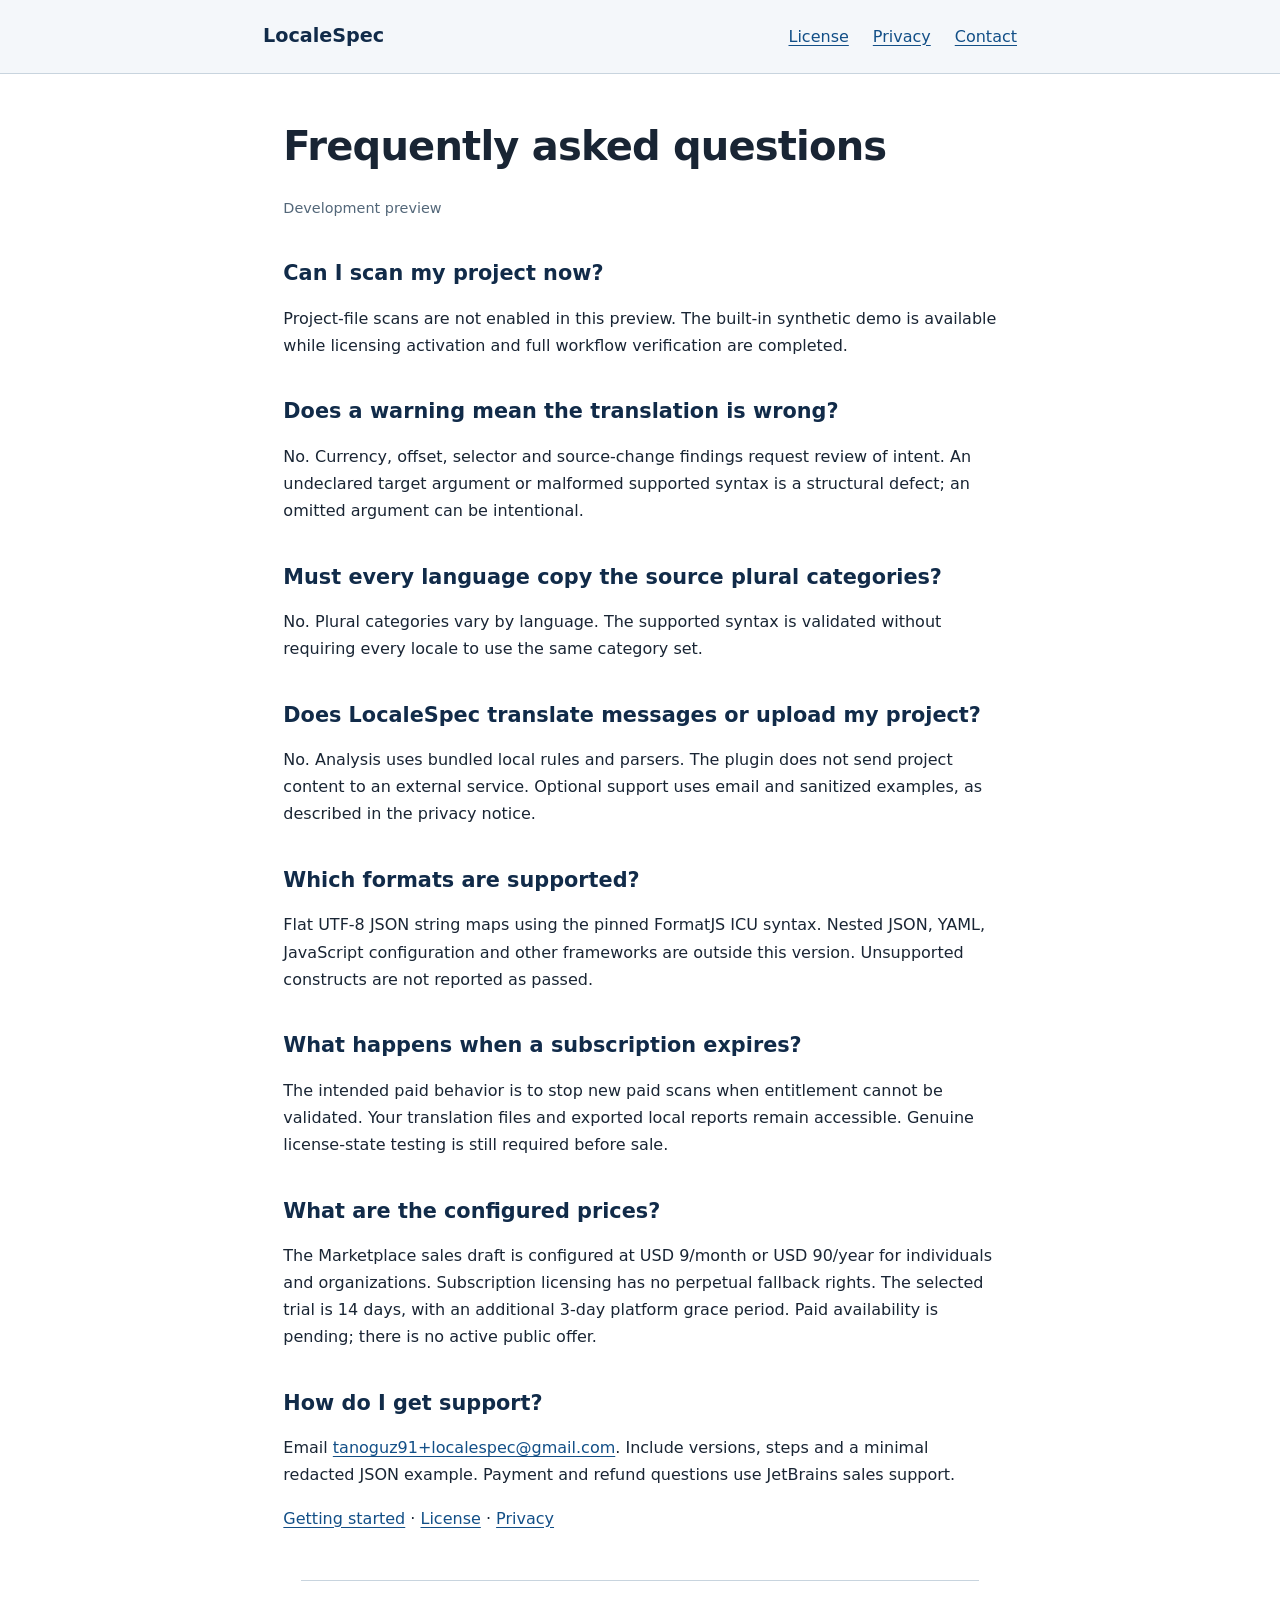
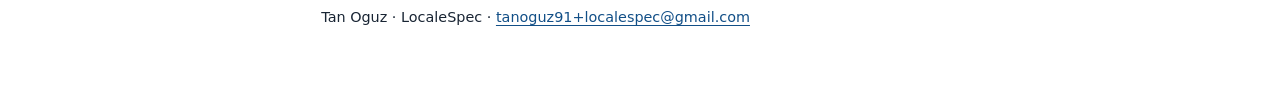
==== faq.html @ 567abf84 "Add preview guide and frequently asked questions" ====
<!doctype html>
<html lang="en"><head><meta charset="utf-8"><meta name="viewport" content="width=device-width,initial-scale=1"><title>Frequently asked questions · LocaleSpec</title><meta name="description" content="LocaleSpec development preview documentation and support."><link rel="icon" type="image/svg+xml" href="data:image/svg+xml,%3Csvg%20xmlns%3D%22http%3A%2F%2Fwww.w3.org%2F2000%2Fsvg%22%20viewBox%3D%220%200%2032%2032%22%3E%3Crect%20width%3D%2232%22%20height%3D%2232%22%20rx%3D%225%22%20fill%3D%22%23112b49%22%2F%3E%3Ctext%20x%3D%229%22%20y%3D%2224%22%20font-family%3D%22sans-serif%22%20font-size%3D%2224%22%20fill%3D%22white%22%3EL%3C%2Ftext%3E%3C%2Fsvg%3E"><link rel="stylesheet" href="style.css"></head><body><header><nav aria-label="Main"><a class="brand" href="index.html">LocaleSpec</a><a href="eula.html">License</a><a href="privacy.html">Privacy</a><a href="mailto:tanoguz91+localespec@gmail.com">Contact</a></nav></header><main><h1>Frequently asked questions</h1><p class="meta">Development preview</p><h2>Can I scan my project now?</h2><p>Project-file scans are not enabled in this preview. The built-in synthetic demo is available while licensing activation and full workflow verification are completed.</p><h2>Does a warning mean the translation is wrong?</h2><p>No. Currency, offset, selector and source-change findings request review of intent. An undeclared target argument or malformed supported syntax is a structural defect; an omitted argument can be intentional.</p><h2>Must every language copy the source plural categories?</h2><p>No. Plural categories vary by language. The supported syntax is validated without requiring every locale to use the same category set.</p><h2>Does LocaleSpec translate messages or upload my project?</h2><p>No. Analysis uses bundled local rules and parsers. The plugin does not send project content to an external service. Optional support uses email and sanitized examples, as described in the privacy notice.</p><h2>Which formats are supported?</h2><p>Flat UTF-8 JSON string maps using the pinned FormatJS ICU syntax. Nested JSON, YAML, JavaScript configuration and other frameworks are outside this version. Unsupported constructs are not reported as passed.</p><h2>What happens when a subscription expires?</h2><p>The intended paid behavior is to stop new paid scans when entitlement cannot be validated. Your translation files and exported local reports remain accessible. Genuine license-state testing is still required before sale.</p><h2>What are the configured prices?</h2><p>The Marketplace sales draft is configured at USD 9/month or USD 90/year for individuals and organizations. Subscription licensing has no perpetual fallback rights. The selected trial is 14 days, with an additional 3-day platform grace period. Paid availability is pending; there is no active public offer.</p><h2>How do I get support?</h2><p>Email <a href="mailto:tanoguz91+localespec@gmail.com">tanoguz91+localespec@gmail.com</a>. Include versions, steps and a minimal redacted JSON example. Payment and refund questions use JetBrains sales support.</p><p><a href="getting-started.html">Getting started</a> · <a href="eula.html">License</a> · <a href="privacy.html">Privacy</a></p></main><footer>Tan Oguz · LocaleSpec · <a href="mailto:tanoguz91+localespec@gmail.com">tanoguz91+localespec@gmail.com</a></footer></body></html>
---- style.css ----
:root{color-scheme:light;font-family:system-ui,-apple-system,"Segoe UI",sans-serif;color:#192534;background:#fff}*{box-sizing:border-box}body{margin:0;font-size:1rem;line-height:1.7}header{border-bottom:1px solid #c8d4de;background:#f4f7fa}nav{max-width:78ch;margin:auto;padding:1.25rem;display:flex;gap:1.5rem;flex-wrap:wrap;align-items:center}.brand{font-weight:750;font-size:1.2rem;color:#112b49;text-decoration:none;margin-right:auto}a{color:#124f87;text-underline-offset:.2em}a:hover{text-decoration-thickness:.15em}a:focus-visible{outline:3px solid #1d79c4;outline-offset:5px}main{max-width:74ch;margin:3rem auto;padding:0 1.25rem}h1{font-size:clamp(1.8rem,4vw,2.5rem);line-height:1.2;letter-spacing:-.02em}h2{font-size:1.3rem;line-height:1.35;margin-top:2.4rem;color:#112b49}p{margin:1rem 0}.meta{color:#536779;font-size:.9rem}footer{max-width:74ch;margin:3rem auto 2rem;padding:1.5rem 1.25rem;border-top:1px solid #c8d4de;font-size:.9rem}strong{font-weight:650}@media(max-width:480px){nav{gap:1rem}.brand{width:100%}main{margin-top:2rem}}
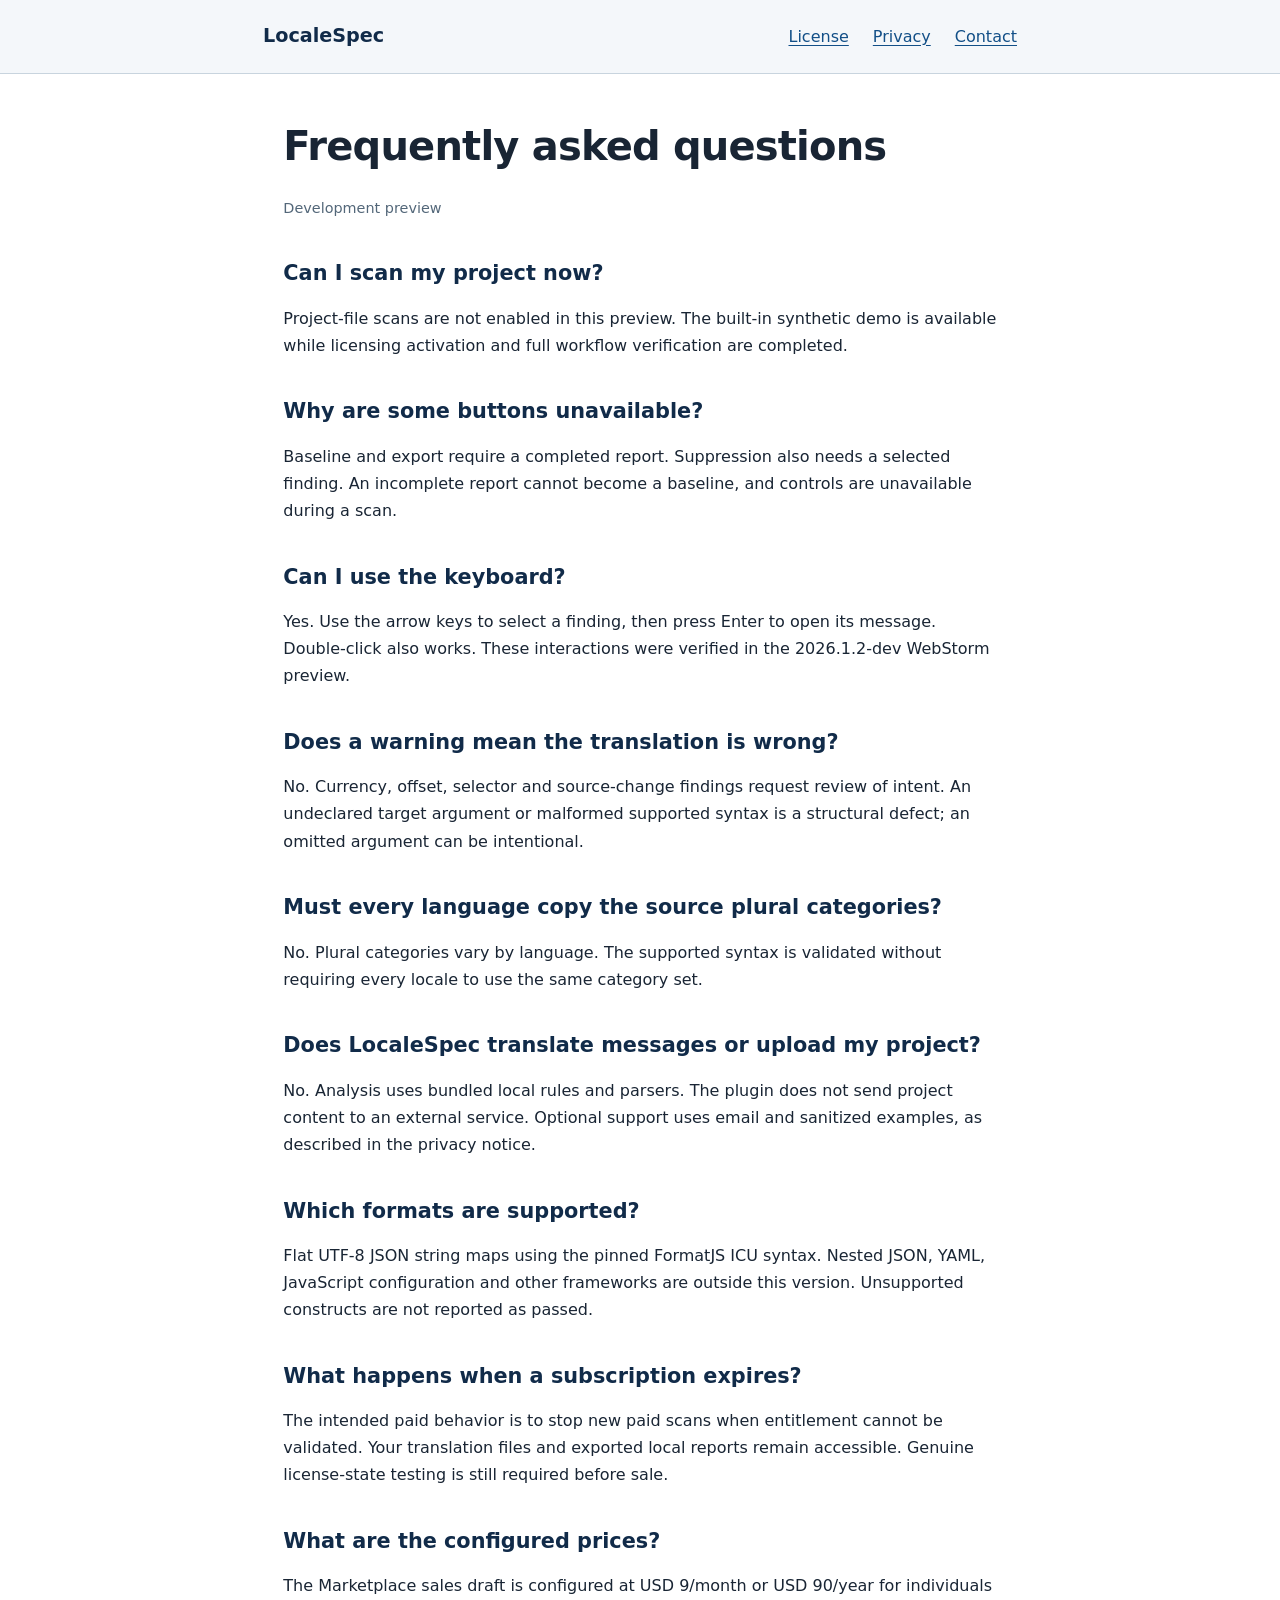
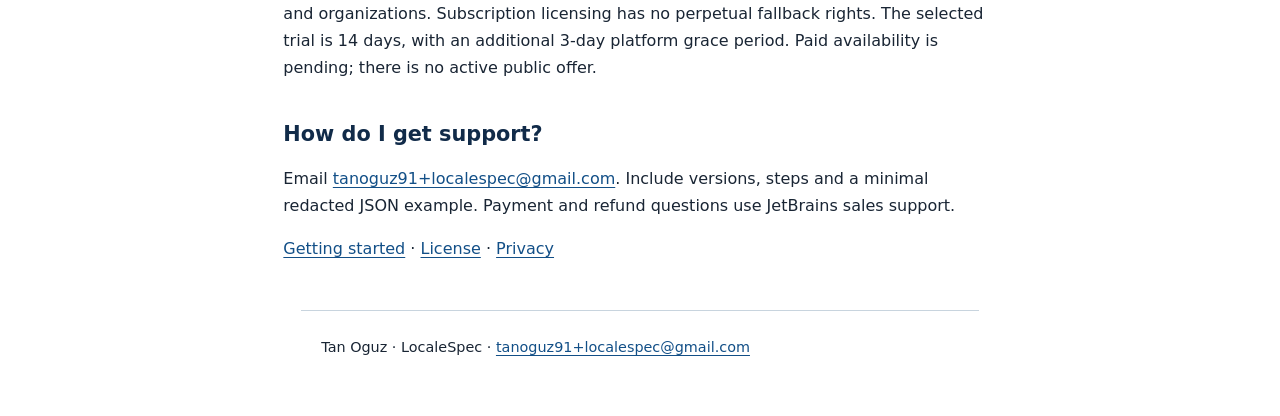
==== commit 823b1c5e: "Clarify preview onboarding and keyboard navigation" ====
--- a/faq.html
+++ b/faq.html
@@ -1,2 +1,2 @@
 <!doctype html>
-<html lang="en"><head><meta charset="utf-8"><meta name="viewport" content="width=device-width,initial-scale=1"><title>Frequently asked questions · LocaleSpec</title><meta name="description" content="LocaleSpec development preview documentation and support."><link rel="icon" type="image/svg+xml" href="data:image/svg+xml,%3Csvg%20xmlns%3D%22http%3A%2F%2Fwww.w3.org%2F2000%2Fsvg%22%20viewBox%3D%220%200%2032%2032%22%3E%3Crect%20width%3D%2232%22%20height%3D%2232%22%20rx%3D%225%22%20fill%3D%22%23112b49%22%2F%3E%3Ctext%20x%3D%229%22%20y%3D%2224%22%20font-family%3D%22sans-serif%22%20font-size%3D%2224%22%20fill%3D%22white%22%3EL%3C%2Ftext%3E%3C%2Fsvg%3E"><link rel="stylesheet" href="style.css"></head><body><header><nav aria-label="Main"><a class="brand" href="index.html">LocaleSpec</a><a href="eula.html">License</a><a href="privacy.html">Privacy</a><a href="mailto:tanoguz91+localespec@gmail.com">Contact</a></nav></header><main><h1>Frequently asked questions</h1><p class="meta">Development preview</p><h2>Can I scan my project now?</h2><p>Project-file scans are not enabled in this preview. The built-in synthetic demo is available while licensing activation and full workflow verification are completed.</p><h2>Does a warning mean the translation is wrong?</h2><p>No. Currency, offset, selector and source-change findings request review of intent. An undeclared target argument or malformed supported syntax is a structural defect; an omitted argument can be intentional.</p><h2>Must every language copy the source plural categories?</h2><p>No. Plural categories vary by language. The supported syntax is validated without requiring every locale to use the same category set.</p><h2>Does LocaleSpec translate messages or upload my project?</h2><p>No. Analysis uses bundled local rules and parsers. The plugin does not send project content to an external service. Optional support uses email and sanitized examples, as described in the privacy notice.</p><h2>Which formats are supported?</h2><p>Flat UTF-8 JSON string maps using the pinned FormatJS ICU syntax. Nested JSON, YAML, JavaScript configuration and other frameworks are outside this version. Unsupported constructs are not reported as passed.</p><h2>What happens when a subscription expires?</h2><p>The intended paid behavior is to stop new paid scans when entitlement cannot be validated. Your translation files and exported local reports remain accessible. Genuine license-state testing is still required before sale.</p><h2>What are the configured prices?</h2><p>The Marketplace sales draft is configured at USD 9/month or USD 90/year for individuals and organizations. Subscription licensing has no perpetual fallback rights. The selected trial is 14 days, with an additional 3-day platform grace period. Paid availability is pending; there is no active public offer.</p><h2>How do I get support?</h2><p>Email <a href="mailto:tanoguz91+localespec@gmail.com">tanoguz91+localespec@gmail.com</a>. Include versions, steps and a minimal redacted JSON example. Payment and refund questions use JetBrains sales support.</p><p><a href="getting-started.html">Getting started</a> · <a href="eula.html">License</a> · <a href="privacy.html">Privacy</a></p></main><footer>Tan Oguz · LocaleSpec · <a href="mailto:tanoguz91+localespec@gmail.com">tanoguz91+localespec@gmail.com</a></footer></body></html>
+<html lang="en"><head><meta charset="utf-8"><meta name="viewport" content="width=device-width,initial-scale=1"><title>Frequently asked questions · LocaleSpec</title><meta name="description" content="LocaleSpec development preview documentation and support."><link rel="icon" type="image/svg+xml" href="data:image/svg+xml,%3Csvg%20xmlns%3D%22http%3A%2F%2Fwww.w3.org%2F2000%2Fsvg%22%20viewBox%3D%220%200%2032%2032%22%3E%3Crect%20width%3D%2232%22%20height%3D%2232%22%20rx%3D%225%22%20fill%3D%22%23112b49%22%2F%3E%3Ctext%20x%3D%229%22%20y%3D%2224%22%20font-family%3D%22sans-serif%22%20font-size%3D%2224%22%20fill%3D%22white%22%3EL%3C%2Ftext%3E%3C%2Fsvg%3E"><link rel="stylesheet" href="style.css"></head><body><header><nav aria-label="Main"><a class="brand" href="index.html">LocaleSpec</a><a href="eula.html">License</a><a href="privacy.html">Privacy</a><a href="mailto:tanoguz91+localespec@gmail.com">Contact</a></nav></header><main><h1>Frequently asked questions</h1><p class="meta">Development preview</p><h2>Can I scan my project now?</h2><p>Project-file scans are not enabled in this preview. The built-in synthetic demo is available while licensing activation and full workflow verification are completed.</p><h2>Why are some buttons unavailable?</h2><p>Baseline and export require a completed report. Suppression also needs a selected finding. An incomplete report cannot become a baseline, and controls are unavailable during a scan.</p><h2>Can I use the keyboard?</h2><p>Yes. Use the arrow keys to select a finding, then press Enter to open its message. Double-click also works. These interactions were verified in the 2026.1.2-dev WebStorm preview.</p><h2>Does a warning mean the translation is wrong?</h2><p>No. Currency, offset, selector and source-change findings request review of intent. An undeclared target argument or malformed supported syntax is a structural defect; an omitted argument can be intentional.</p><h2>Must every language copy the source plural categories?</h2><p>No. Plural categories vary by language. The supported syntax is validated without requiring every locale to use the same category set.</p><h2>Does LocaleSpec translate messages or upload my project?</h2><p>No. Analysis uses bundled local rules and parsers. The plugin does not send project content to an external service. Optional support uses email and sanitized examples, as described in the privacy notice.</p><h2>Which formats are supported?</h2><p>Flat UTF-8 JSON string maps using the pinned FormatJS ICU syntax. Nested JSON, YAML, JavaScript configuration and other frameworks are outside this version. Unsupported constructs are not reported as passed.</p><h2>What happens when a subscription expires?</h2><p>The intended paid behavior is to stop new paid scans when entitlement cannot be validated. Your translation files and exported local reports remain accessible. Genuine license-state testing is still required before sale.</p><h2>What are the configured prices?</h2><p>The Marketplace sales draft is configured at USD 9/month or USD 90/year for individuals and organizations. Subscription licensing has no perpetual fallback rights. The selected trial is 14 days, with an additional 3-day platform grace period. Paid availability is pending; there is no active public offer.</p><h2>How do I get support?</h2><p>Email <a href="mailto:tanoguz91+localespec@gmail.com">tanoguz91+localespec@gmail.com</a>. Include versions, steps and a minimal redacted JSON example. Payment and refund questions use JetBrains sales support.</p><p><a href="getting-started.html">Getting started</a> · <a href="eula.html">License</a> · <a href="privacy.html">Privacy</a></p></main><footer>Tan Oguz · LocaleSpec · <a href="mailto:tanoguz91+localespec@gmail.com">tanoguz91+localespec@gmail.com</a></footer></body></html>
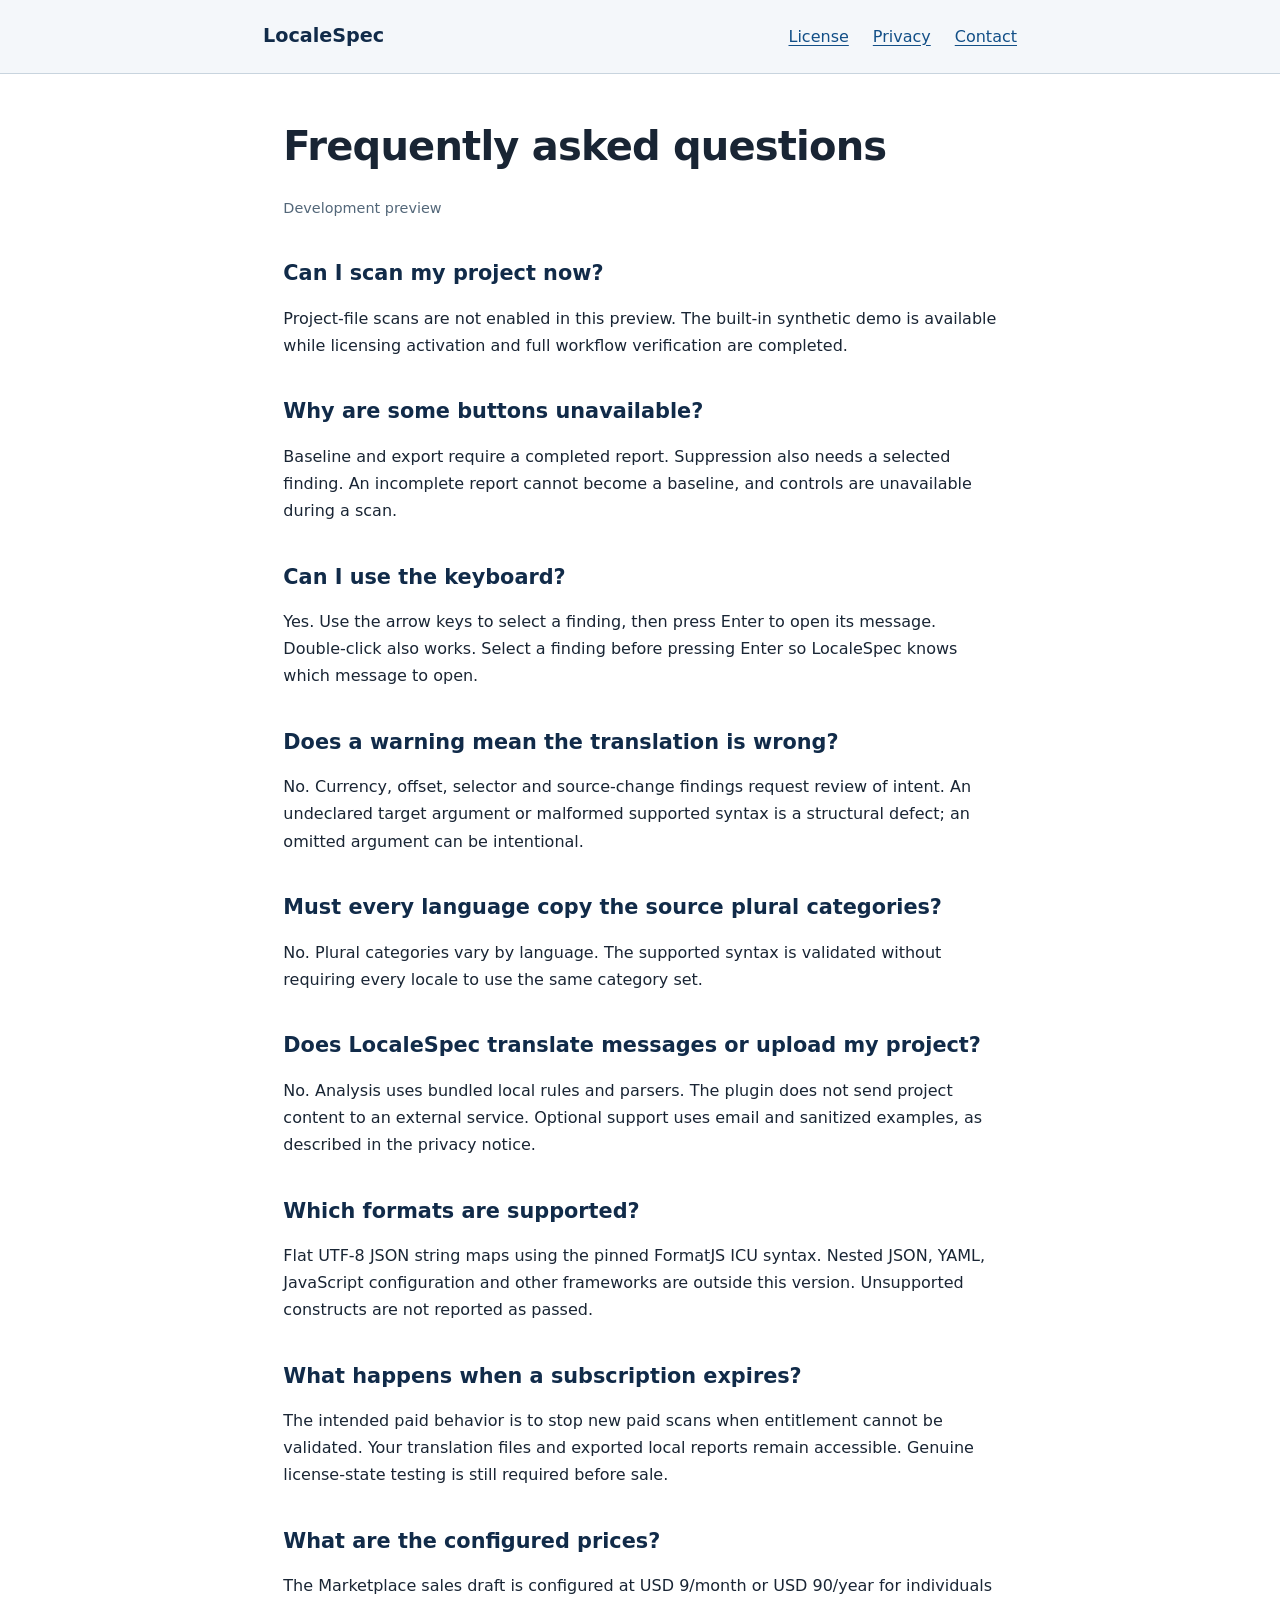
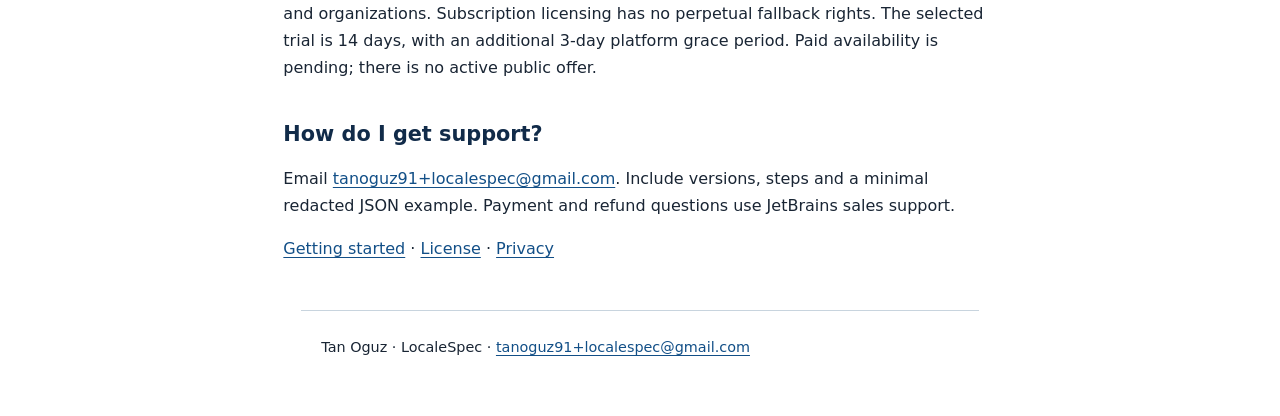
==== commit 8043eeff: "Document compact-window support in the preview" ====
--- a/faq.html
+++ b/faq.html
@@ -1,2 +1,2 @@
 <!doctype html>
-<html lang="en"><head><meta charset="utf-8"><meta name="viewport" content="width=device-width,initial-scale=1"><title>Frequently asked questions · LocaleSpec</title><meta name="description" content="LocaleSpec development preview documentation and support."><link rel="icon" type="image/svg+xml" href="data:image/svg+xml,%3Csvg%20xmlns%3D%22http%3A%2F%2Fwww.w3.org%2F2000%2Fsvg%22%20viewBox%3D%220%200%2032%2032%22%3E%3Crect%20width%3D%2232%22%20height%3D%2232%22%20rx%3D%225%22%20fill%3D%22%23112b49%22%2F%3E%3Ctext%20x%3D%229%22%20y%3D%2224%22%20font-family%3D%22sans-serif%22%20font-size%3D%2224%22%20fill%3D%22white%22%3EL%3C%2Ftext%3E%3C%2Fsvg%3E"><link rel="stylesheet" href="style.css"></head><body><header><nav aria-label="Main"><a class="brand" href="index.html">LocaleSpec</a><a href="eula.html">License</a><a href="privacy.html">Privacy</a><a href="mailto:tanoguz91+localespec@gmail.com">Contact</a></nav></header><main><h1>Frequently asked questions</h1><p class="meta">Development preview</p><h2>Can I scan my project now?</h2><p>Project-file scans are not enabled in this preview. The built-in synthetic demo is available while licensing activation and full workflow verification are completed.</p><h2>Why are some buttons unavailable?</h2><p>Baseline and export require a completed report. Suppression also needs a selected finding. An incomplete report cannot become a baseline, and controls are unavailable during a scan.</p><h2>Can I use the keyboard?</h2><p>Yes. Use the arrow keys to select a finding, then press Enter to open its message. Double-click also works. These interactions were verified in the 2026.1.2-dev WebStorm preview.</p><h2>Does a warning mean the translation is wrong?</h2><p>No. Currency, offset, selector and source-change findings request review of intent. An undeclared target argument or malformed supported syntax is a structural defect; an omitted argument can be intentional.</p><h2>Must every language copy the source plural categories?</h2><p>No. Plural categories vary by language. The supported syntax is validated without requiring every locale to use the same category set.</p><h2>Does LocaleSpec translate messages or upload my project?</h2><p>No. Analysis uses bundled local rules and parsers. The plugin does not send project content to an external service. Optional support uses email and sanitized examples, as described in the privacy notice.</p><h2>Which formats are supported?</h2><p>Flat UTF-8 JSON string maps using the pinned FormatJS ICU syntax. Nested JSON, YAML, JavaScript configuration and other frameworks are outside this version. Unsupported constructs are not reported as passed.</p><h2>What happens when a subscription expires?</h2><p>The intended paid behavior is to stop new paid scans when entitlement cannot be validated. Your translation files and exported local reports remain accessible. Genuine license-state testing is still required before sale.</p><h2>What are the configured prices?</h2><p>The Marketplace sales draft is configured at USD 9/month or USD 90/year for individuals and organizations. Subscription licensing has no perpetual fallback rights. The selected trial is 14 days, with an additional 3-day platform grace period. Paid availability is pending; there is no active public offer.</p><h2>How do I get support?</h2><p>Email <a href="mailto:tanoguz91+localespec@gmail.com">tanoguz91+localespec@gmail.com</a>. Include versions, steps and a minimal redacted JSON example. Payment and refund questions use JetBrains sales support.</p><p><a href="getting-started.html">Getting started</a> · <a href="eula.html">License</a> · <a href="privacy.html">Privacy</a></p></main><footer>Tan Oguz · LocaleSpec · <a href="mailto:tanoguz91+localespec@gmail.com">tanoguz91+localespec@gmail.com</a></footer></body></html>
+<html lang="en"><head><meta charset="utf-8"><meta name="viewport" content="width=device-width,initial-scale=1"><title>Frequently asked questions · LocaleSpec</title><meta name="description" content="LocaleSpec development preview documentation and support."><link rel="icon" type="image/svg+xml" href="data:image/svg+xml,%3Csvg%20xmlns%3D%22http%3A%2F%2Fwww.w3.org%2F2000%2Fsvg%22%20viewBox%3D%220%200%2032%2032%22%3E%3Crect%20width%3D%2232%22%20height%3D%2232%22%20rx%3D%225%22%20fill%3D%22%23112b49%22%2F%3E%3Ctext%20x%3D%229%22%20y%3D%2224%22%20font-family%3D%22sans-serif%22%20font-size%3D%2224%22%20fill%3D%22white%22%3EL%3C%2Ftext%3E%3C%2Fsvg%3E"><link rel="stylesheet" href="style.css"></head><body><header><nav aria-label="Main"><a class="brand" href="index.html">LocaleSpec</a><a href="eula.html">License</a><a href="privacy.html">Privacy</a><a href="mailto:tanoguz91+localespec@gmail.com">Contact</a></nav></header><main><h1>Frequently asked questions</h1><p class="meta">Development preview</p><h2>Can I scan my project now?</h2><p>Project-file scans are not enabled in this preview. The built-in synthetic demo is available while licensing activation and full workflow verification are completed.</p><h2>Why are some buttons unavailable?</h2><p>Baseline and export require a completed report. Suppression also needs a selected finding. An incomplete report cannot become a baseline, and controls are unavailable during a scan.</p><h2>Can I use the keyboard?</h2><p>Yes. Use the arrow keys to select a finding, then press Enter to open its message. Double-click also works. Select a finding before pressing Enter so LocaleSpec knows which message to open.</p><h2>Does a warning mean the translation is wrong?</h2><p>No. Currency, offset, selector and source-change findings request review of intent. An undeclared target argument or malformed supported syntax is a structural defect; an omitted argument can be intentional.</p><h2>Must every language copy the source plural categories?</h2><p>No. Plural categories vary by language. The supported syntax is validated without requiring every locale to use the same category set.</p><h2>Does LocaleSpec translate messages or upload my project?</h2><p>No. Analysis uses bundled local rules and parsers. The plugin does not send project content to an external service. Optional support uses email and sanitized examples, as described in the privacy notice.</p><h2>Which formats are supported?</h2><p>Flat UTF-8 JSON string maps using the pinned FormatJS ICU syntax. Nested JSON, YAML, JavaScript configuration and other frameworks are outside this version. Unsupported constructs are not reported as passed.</p><h2>What happens when a subscription expires?</h2><p>The intended paid behavior is to stop new paid scans when entitlement cannot be validated. Your translation files and exported local reports remain accessible. Genuine license-state testing is still required before sale.</p><h2>What are the configured prices?</h2><p>The Marketplace sales draft is configured at USD 9/month or USD 90/year for individuals and organizations. Subscription licensing has no perpetual fallback rights. The selected trial is 14 days, with an additional 3-day platform grace period. Paid availability is pending; there is no active public offer.</p><h2>How do I get support?</h2><p>Email <a href="mailto:tanoguz91+localespec@gmail.com">tanoguz91+localespec@gmail.com</a>. Include versions, steps and a minimal redacted JSON example. Payment and refund questions use JetBrains sales support.</p><p><a href="getting-started.html">Getting started</a> · <a href="eula.html">License</a> · <a href="privacy.html">Privacy</a></p></main><footer>Tan Oguz · LocaleSpec · <a href="mailto:tanoguz91+localespec@gmail.com">tanoguz91+localespec@gmail.com</a></footer></body></html>
